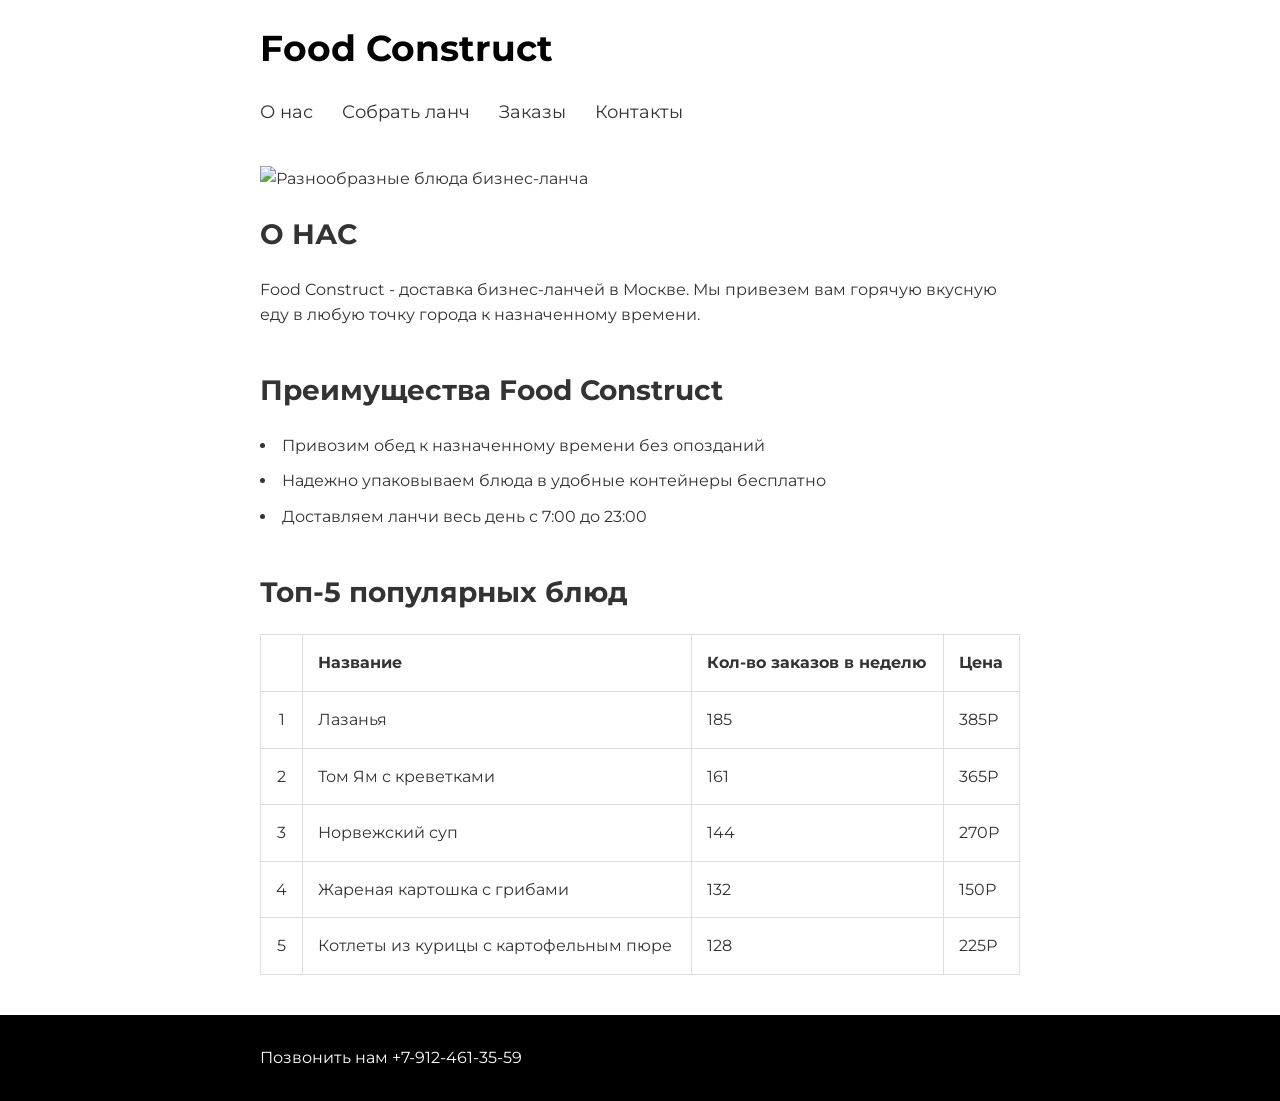
==== index.html @ a4c313d8 "Add files via upload" ====
<!DOCTYPE html>
<html lang="ru">
<head>
    <meta charset="UTF-8">
    <meta name="viewport" content="width=device-width, initial-scale=1.0">
    <title>Food Construct - Доставка бизнес-ланчей</title>
    <link rel="preconnect" href="https://fonts.googleapis.com">
    <link rel="preconnect" href="https://fonts.gstatic.com" crossorigin>
    <link href="https://fonts.googleapis.com/css2?family=Montserrat:wght@400;700&display=swap" rel="stylesheet">
    <link rel="stylesheet" href="style.css">
</head>
<body>

    <header class="header">
        <div class="container">
            <h1>Food Construct</h1>
            <nav>
                <a href="#">О нас</a>
                <a href="#">Собрать ланч</a>
                <a href="#">Заказы</a>
                <a href="#contacts">Контакты</a>
            </nav>
        </div>
    </header>

    <main class="main">
        <div class="container">
            <section class="about-us">
                <img src="bizneslanch.jpg" alt="Разнообразные блюда бизнес-ланча">
                <h2>О НАС</h2>
                <p>Food Construct - доставка бизнес-ланчей в Москве. Мы привезем вам горячую вкусную еду в любую точку города к назначенному времени.</p>
            </section>

            <section class="advantages">
                <h2>Преимущества Food Construct</h2>
                <ul>
                    <li>Привозим обед к назначенному времени без опозданий</li>
                    <li>Надежно упаковываем блюда в удобные контейнеры бесплатно</li>
                    <li>Доставляем ланчи весь день с 7:00 до 23:00</li>
                </ul>
            </section>

            <section class="popular-dishes">
                <h2>Топ-5 популярных блюд</h2>
                <table>
                    <thead>
                        <tr>
                            <th></th>
                            <th>Название</th>
                            <th>Кол-во заказов в неделю</th>
                            <th>Цена</th>
                        </tr>
                    </thead>
                    <tbody>
                        <tr>
                            <td>1</td>
                            <td>Лазанья</td>
                            <td>185</td>
                            <td>385Р</td>
                        </tr>
                        <tr>
                            <td>2</td>
                            <td>Том Ям с креветками</td>
                            <td>161</td>
                            <td>365Р</td>
                        </tr>
                        <tr>
                            <td>3</td>
                            <td>Норвежский суп</td>
                            <td>144</td>
                            <td>270Р</td>
                        </tr>
                        <tr>
                            <td>4</td>
                            <td>Жареная картошка с грибами</td>
                            <td>132</td>
                            <td>150Р</td>
                        </tr>
                        <tr>
                            <td>5</td>
                            <td>Котлеты из курицы с картофельным пюре</td>
                            <td>128</td>
                            <td>225Р</td>
                        </tr>
                    </tbody>
                </table>
            </section>
        </div>
    </main>

    <footer class="footer" id="contacts">
        <div class="container">
            <p>Позвонить нам <a href="tel:+79124613559">+7-912-461-35-59</a></p>
        </div>
    </footer>

</body>
</html>
---- style.css ----
/* Универсальный селектор */
* {
    box-sizing: border-box;
    margin: 0;
    padding: 0;
}

/* Подключение и применение шрифта */
body {
    font-family: 'Montserrat', sans-serif;
    color: #333;
    line-height: 1.6;
}

.container {
    max-width: 800px;
    margin: 0 auto;
    padding: 0 20px;
}

/* Стили для шапки сайта */
.header {
    padding: 20px 0;
}

.header h1 {
    font-size: 36px;
    color: #000;
    margin-bottom: 20px;
}

.header nav {
    margin-bottom: 20px;
}

.header nav a {
    text-decoration: none;
    font-family: 'Montserrat', sans-serif;
    font-size: 18px;
    color: #333;
    margin-right: 25px;
    transition: color 0.3s ease;
}

.header nav a:hover {
    color: #ff6347; /* томатный цвет при наведении */
}

/* Стили для основного контента */
.main .container > section {
    margin-bottom: 40px;
}

.main h2 {
    font-size: 28px;
    margin-bottom: 20px;
    font-weight: 700;
}

/* Блок "О нас" */
.about-us img {
    width: 100%;
    height: auto;
    margin-bottom: 20px;
}

.about-us p {
    font-size: 16px;
}

/* Блок "Преимущества" */
.advantages ul {
    list-style-position: inside;
    padding-left: 0;
    font-size: 16px;
}

.advantages li {
    margin-bottom: 10px;
}

/* Стили для таблицы */
.popular-dishes table {
    width: 100%;
    border-collapse: collapse;
    text-align: left;
}

.popular-dishes th, .popular-dishes td {
    padding: 15px;
    border: 1px solid #ddd;
}

.popular-dishes th {
    font-weight: 700;
}

.popular-dishes tbody td:first-child {
    text-align: center;
}

/* Стили для футера */
.footer {
    background-color: black;
    color: white;
    padding: 30px 0;
    margin-top: 40px;
}

.footer p {
    font-size: 16px;
}

.footer a {
    text-decoration: none;
    font-family: 'Montserrat', sans-serif;
    font-size: 16px;
    color: white;
    transition: color 0.3s ease;
}

.footer a:hover {
    color: #ff6347; /* томатный цвет при наведении */
}
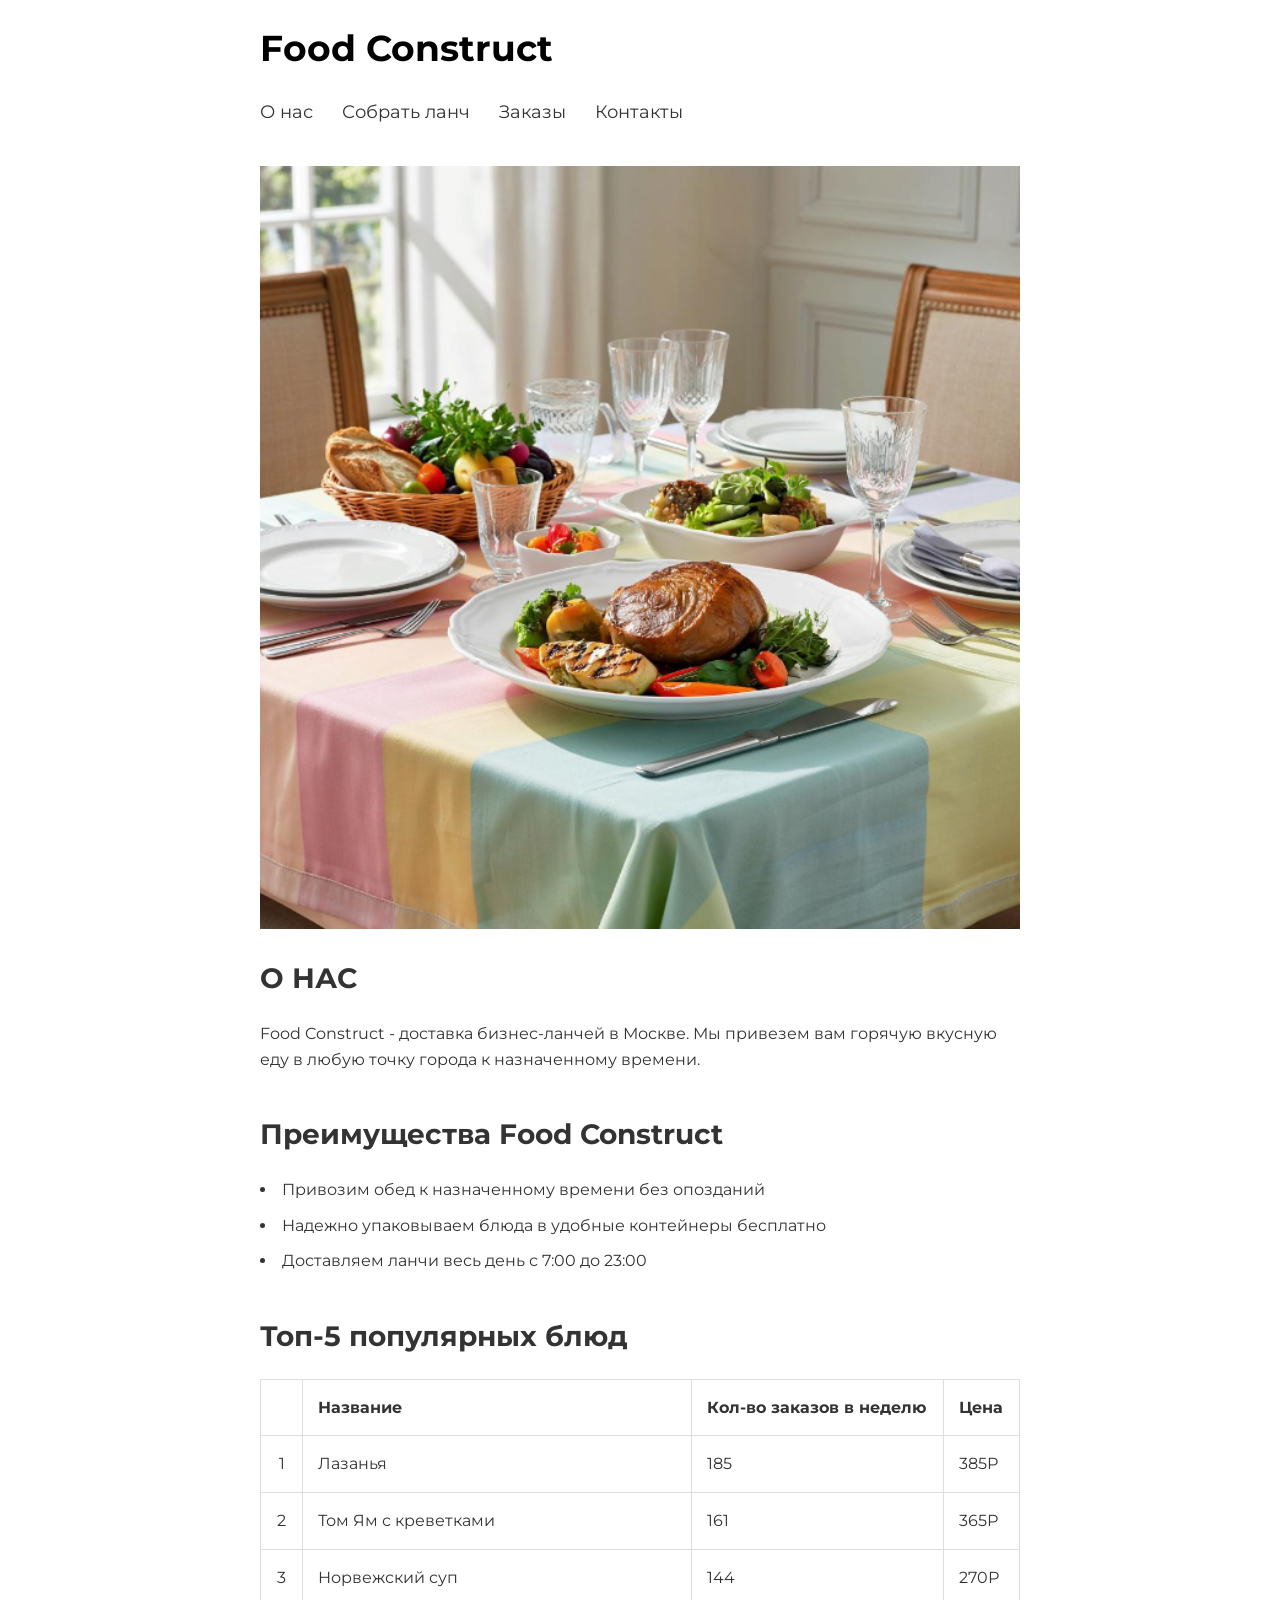
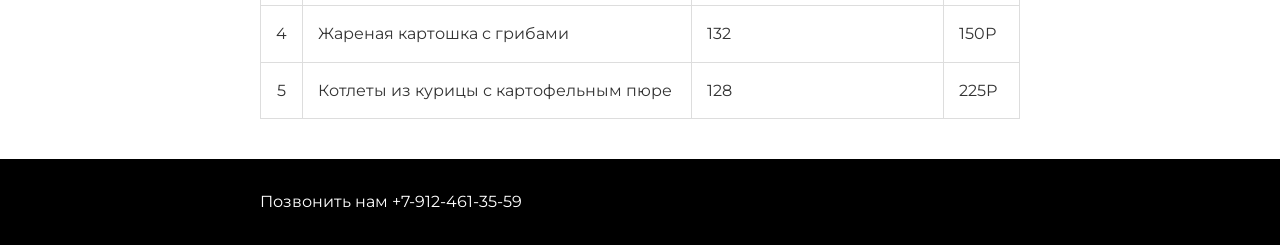
==== commit 28ca91d9: "Update index.html" ====
--- a/index.html
+++ b/index.html
@@ -26,7 +26,7 @@
     <main class="main">
         <div class="container">
             <section class="about-us">
-                <img src="bizneslanch.jpg" alt="Разнообразные блюда бизнес-ланча">
+                <img src="foto1.png" alt="Разнообразные блюда бизнес-ланча">
                 <h2>О НАС</h2>
                 <p>Food Construct - доставка бизнес-ланчей в Москве. Мы привезем вам горячую вкусную еду в любую точку города к назначенному времени.</p>
             </section>
@@ -95,4 +95,5 @@
     </footer>
 
 </body>
-</html>+
+</html>
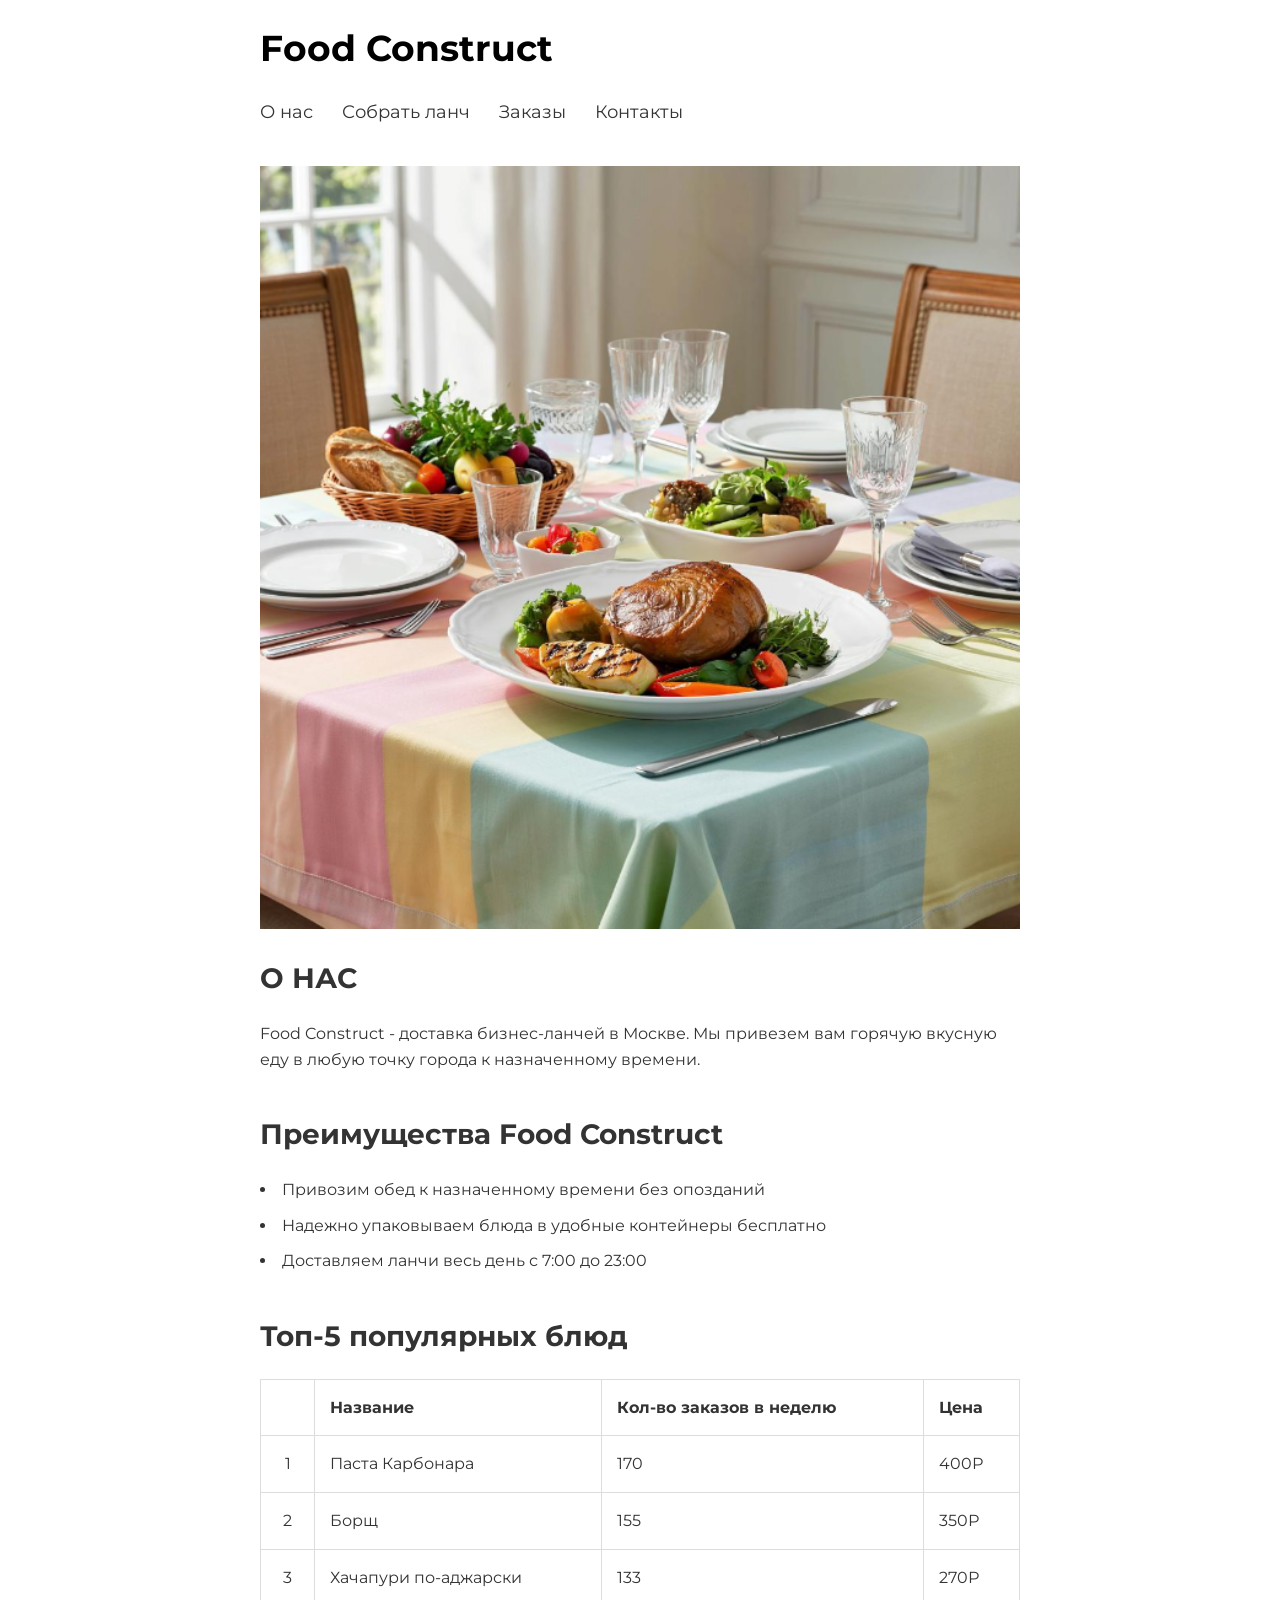
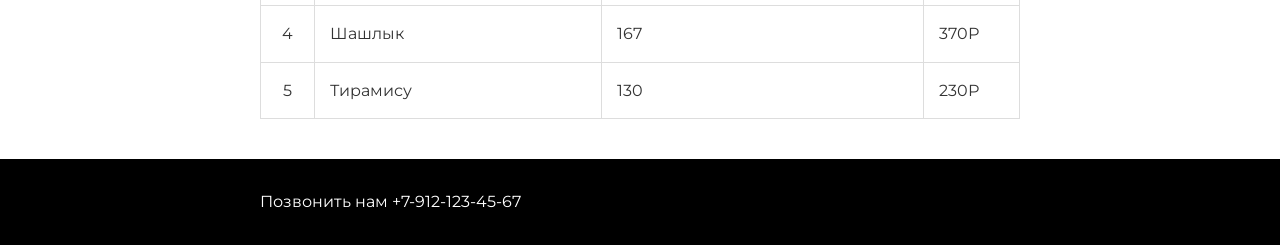
==== commit bf3847e5: "Update index.html" ====
--- a/index.html
+++ b/index.html
@@ -14,9 +14,9 @@
     <header class="header">
         <div class="container">
             <h1>Food Construct</h1>
-            <nav>
-                <a href="#">О нас</a>
-                <a href="#">Собрать ланч</a>
+            <nav class="main-nav"> 
+                <a href="index.html" id="active">О нас</a> 
+                <a href="lunch.html">Собрать ланч</a>
                 <a href="#">Заказы</a>
                 <a href="#contacts">Контакты</a>
             </nav>
@@ -26,7 +26,7 @@
     <main class="main">
         <div class="container">
             <section class="about-us">
-                <img src="foto1.png" alt="Разнообразные блюда бизнес-ланча">
+                <img src="foto1.png" alt="Разнообразные блюда бизнес-ланча"> 
                 <h2>О НАС</h2>
                 <p>Food Construct - доставка бизнес-ланчей в Москве. Мы привезем вам горячую вкусную еду в любую точку города к назначенному времени.</p>
             </section>
@@ -54,33 +54,33 @@
                     <tbody>
                         <tr>
                             <td>1</td>
-                            <td>Лазанья</td>
-                            <td>185</td>
-                            <td>385Р</td>
+                            <td>Паста Карбонара</td>
+                            <td>170</td>
+                            <td>400Р</td>
                         </tr>
                         <tr>
                             <td>2</td>
-                            <td>Том Ям с креветками</td>
-                            <td>161</td>
-                            <td>365Р</td>
+                            <td>Борщ</td>
+                            <td>155</td>
+                            <td>350Р</td>
                         </tr>
                         <tr>
                             <td>3</td>
-                            <td>Норвежский суп</td>
-                            <td>144</td>
+                            <td>Хачапури по-аджарски</td>
+                            <td>133</td>
                             <td>270Р</td>
                         </tr>
                         <tr>
                             <td>4</td>
-                            <td>Жареная картошка с грибами</td>
-                            <td>132</td>
-                            <td>150Р</td>
+                            <td>Шашлык</td>
+                            <td>167</td>
+                            <td>370Р</td>
                         </tr>
                         <tr>
                             <td>5</td>
-                            <td>Котлеты из курицы с картофельным пюре</td>
-                            <td>128</td>
-                            <td>225Р</td>
+                            <td>Тирамису</td>
+                            <td>130</td>
+                            <td>230Р</td>
                         </tr>
                     </tbody>
                 </table>
@@ -90,10 +90,9 @@
 
     <footer class="footer" id="contacts">
         <div class="container">
-            <p>Позвонить нам <a href="tel:+79124613559">+7-912-461-35-59</a></p>
+            <p>Позвонить нам <a href="tel:+79124613559">+7-912-123-45-67</a></p>
         </div>
     </footer>
 
 </body>
-
 </html>
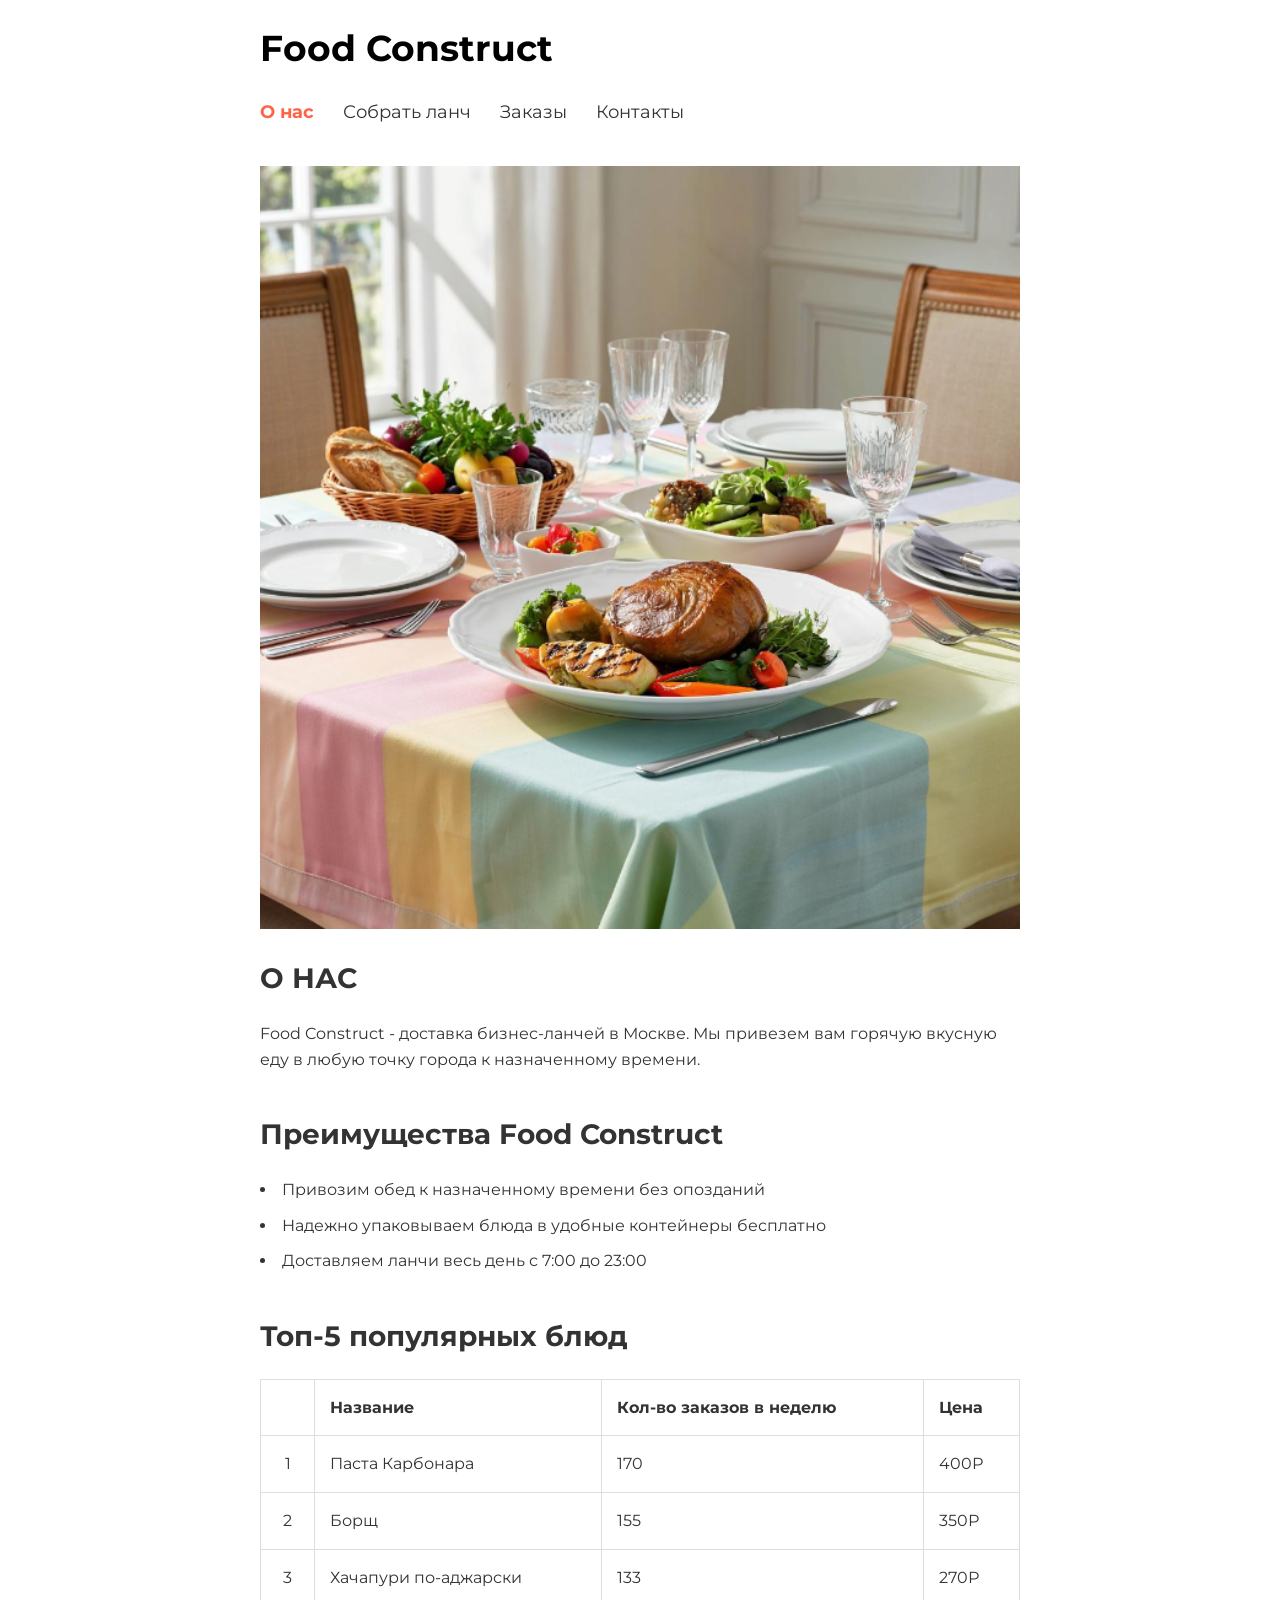
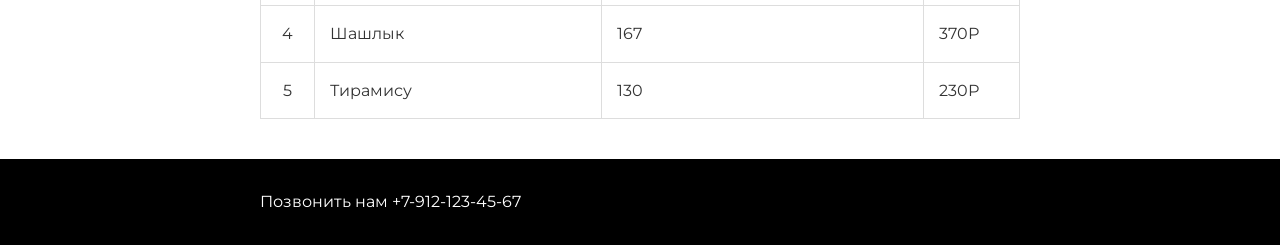
==== commit e8a237d4: "Add files via upload" ====
--- a/index.html
+++ b/index.html
@@ -95,4 +95,4 @@
     </footer>
 
 </body>
-</html>
+</html>
--- a/style.css
+++ b/style.css
@@ -121,4 +121,9 @@
 
 .footer a:hover {
     color: #ff6347; /* томатный цвет при наведении */
+}
+/* Стиль для активной ссылки меню */
+#active {
+    color: #ff6347; /* Томатный цвет, как при наведении */
+    font-weight: 700; /* Можно добавить жирность для заметности (по желанию) */
 }
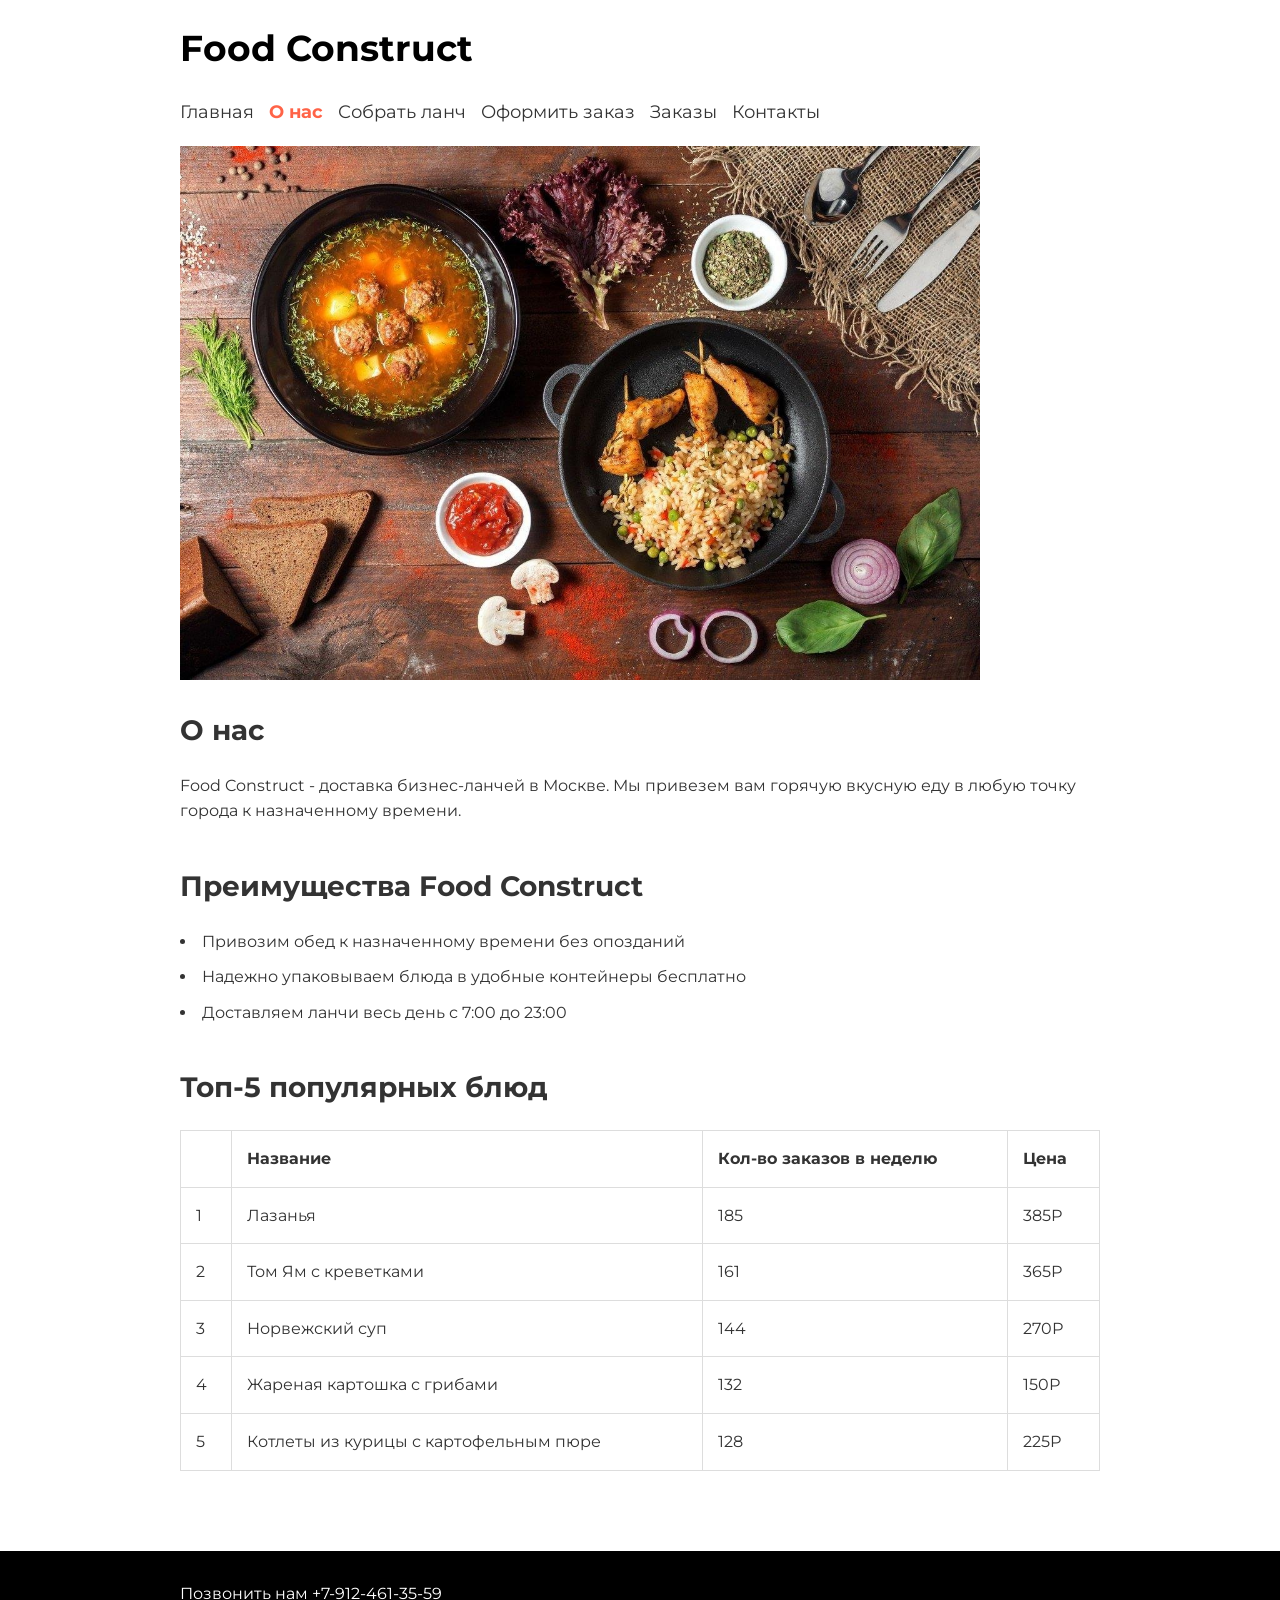
==== commit f25b8d40: "Add files via upload" ====
--- a/index.html
+++ b/index.html
@@ -6,31 +6,34 @@
     <title>Food Construct - Доставка бизнес-ланчей</title>
     <link rel="preconnect" href="https://fonts.googleapis.com">
     <link rel="preconnect" href="https://fonts.gstatic.com" crossorigin>
-    <link href="https://fonts.googleapis.com/css2?family=Montserrat:wght@400;700&display=swap" rel="stylesheet">
+    <link href="https://fonts.googleapis.com/css2?family=Montserrat:ital,wght@0,100..900;1,100..900&display=swap" rel="stylesheet">
     <link rel="stylesheet" href="style.css">
 </head>
 <body>
-
     <header class="header">
-        <div class="container">
-            <h1>Food Construct</h1>
-            <nav class="main-nav"> 
-                <a href="index.html" id="active">О нас</a> 
-                <a href="lunch.html">Собрать ланч</a>
-                <a href="#">Заказы</a>
-                <a href="#contacts">Контакты</a>
-            </nav>
-        </div>
+    <div class="container">
+        <h1>Food Construct</h1>
+        <nav>
+            <a href="landing.html">Главная</a>
+            <a href="index.html" id="active">О нас</a>
+            <a href="lunch.html">Собрать ланч</a>
+            <a href="order.html">Оформить заказ</a>
+            <a href="orders.html">Заказы</a>
+            <a href="#contacts">Контакты</a>
+        </nav>
+    </div>
     </header>
 
     <main class="main">
         <div class="container">
+            <!-- Секция "О нас" -->
             <section class="about-us">
-                <img src="foto1.png" alt="Разнообразные блюда бизнес-ланча"> 
-                <h2>О НАС</h2>
+                <img src="images/bizneslanch.jpg" alt="Разнообразные блюда бизнес-ланча">
+                <h2>О нас</h2>
                 <p>Food Construct - доставка бизнес-ланчей в Москве. Мы привезем вам горячую вкусную еду в любую точку города к назначенному времени.</p>
             </section>
 
+            <!-- Секция преимуществ компании -->
             <section class="advantages">
                 <h2>Преимущества Food Construct</h2>
                 <ul>
@@ -40,6 +43,7 @@
                 </ul>
             </section>
 
+            <!-- Секция с таблицей популярных блюд -->
             <section class="popular-dishes">
                 <h2>Топ-5 популярных блюд</h2>
                 <table>
@@ -51,36 +55,37 @@
                             <th>Цена</th>
                         </tr>
                     </thead>
+
                     <tbody>
                         <tr>
                             <td>1</td>
-                            <td>Паста Карбонара</td>
-                            <td>170</td>
-                            <td>400Р</td>
+                            <td>Лазанья</td>
+                            <td>185</td>
+                            <td>385Р</td>
                         </tr>
                         <tr>
                             <td>2</td>
-                            <td>Борщ</td>
-                            <td>155</td>
-                            <td>350Р</td>
+                            <td>Том Ям с креветками</td>
+                            <td>161</td>
+                            <td>365Р</td>
                         </tr>
                         <tr>
                             <td>3</td>
-                            <td>Хачапури по-аджарски</td>
-                            <td>133</td>
+                            <td>Норвежский суп</td>
+                            <td>144</td>
                             <td>270Р</td>
                         </tr>
                         <tr>
                             <td>4</td>
-                            <td>Шашлык</td>
-                            <td>167</td>
-                            <td>370Р</td>
+                            <td>Жареная картошка с грибами</td>
+                            <td>132</td>
+                            <td>150Р</td>
                         </tr>
                         <tr>
                             <td>5</td>
-                            <td>Тирамису</td>
-                            <td>130</td>
-                            <td>230Р</td>
+                            <td>Котлеты из курицы с картофельным пюре</td>
+                            <td>128</td>
+                            <td>225Р</td>
                         </tr>
                     </tbody>
                 </table>
@@ -88,9 +93,10 @@
         </div>
     </main>
 
+    <!-- Футер сайта -->
     <footer class="footer" id="contacts">
         <div class="container">
-            <p>Позвонить нам <a href="tel:+79124613559">+7-912-123-45-67</a></p>
+            <p>Позвонить нам <a href="tel:+79124613559">+7-912-461-35-59</a></p>
         </div>
     </footer>
 
--- a/style.css
+++ b/style.css
@@ -1,24 +1,33 @@
-/* Универсальный селектор */
+/* общий стиль */
 * {
     box-sizing: border-box;
     margin: 0;
     padding: 0;
 }
 
-/* Подключение и применение шрифта */
+/* стили для всего тела документа */
 body {
-    font-family: 'Montserrat', sans-serif;
-    color: #333;
+    display: flex;
+    flex-direction: column; /* основные блоки (header, main, footer) выстраиваются в колонку */
+    min-height: 100vh;
+    font-family: 'Montserrat', sans-serif;
+    color: #333; 
     line-height: 1.6;
 }
 
+/* стили для основного контента */
+main {
+    flex-grow: 1; /* main занимает всё доступное пространство, чтобы прижать футер */
+}
+
+/* класс для центрирования сайта*/
 .container {
-    max-width: 800px;
+    max-width: 960px;
     margin: 0 auto;
     padding: 0 20px;
 }
 
-/* Стили для шапки сайта */
+/* стили для шапки сайта */
 .header {
     padding: 20px 0;
 }
@@ -30,7 +39,9 @@
 }
 
 .header nav {
-    margin-bottom: 20px;
+    display: flex;
+    flex-wrap: wrap; /* разрешить перенос элементов на новую строку, если они не помещаются */
+    gap: 15px;
 }
 
 .header nav a {
@@ -38,16 +49,22 @@
     font-family: 'Montserrat', sans-serif;
     font-size: 18px;
     color: #333;
-    margin-right: 25px;
-    transition: color 0.3s ease;
+    transition: color 0.3s; /* когда меняется свойство color, сделать переход, длительность 0.3с */
 }
 
 .header nav a:hover {
-    color: #ff6347; /* томатный цвет при наведении */
-}
-
-/* Стили для основного контента */
-.main .container > section {
+    color: tomato;
+}
+
+/* стиль для активной вкладки меню */
+.header nav a#active {
+    color: tomato;
+    font-weight: 700;
+}
+
+
+/* стили для основных блоков сайта */
+.main .container section {
     margin-bottom: 40px;
 }
 
@@ -57,21 +74,21 @@
     font-weight: 700;
 }
 
-/* Блок "О нас" */
+/* блок "О нас" */
 .about-us img {
     width: 100%;
     height: auto;
     margin-bottom: 20px;
+    max-width: 800px;
 }
 
 .about-us p {
     font-size: 16px;
 }
 
-/* Блок "Преимущества" */
+/* блок "Преимущества" */
 .advantages ul {
-    list-style-position: inside;
-    padding-left: 0;
+    list-style-position: inside; /* маркеры списка будут внутри блока, чтобы выглядело красивее */
     font-size: 16px;
 }
 
@@ -79,51 +96,183 @@
     margin-bottom: 10px;
 }
 
-/* Стили для таблицы */
+/* стили для таблицы */
 .popular-dishes table {
     width: 100%;
-    border-collapse: collapse;
-    text-align: left;
+    border-collapse: collapse; /* убрать двойные рамки между ячейками */
+    text-align: left; /* Выравнивание текста в ячейках по левому краю */
 }
 
 .popular-dishes th, .popular-dishes td {
     padding: 15px;
     border: 1px solid #ddd;
-}
-
-.popular-dishes th {
-    font-weight: 700;
-}
-
-.popular-dishes tbody td:first-child {
-    text-align: center;
-}
-
-/* Стили для футера */
+    font-size: 16px;
+}
+
+/* стили для футера */
 .footer {
     background-color: black;
     color: white;
     padding: 30px 0;
     margin-top: 40px;
-}
-
-.footer p {
-    font-size: 16px;
-}
+    font-size: 16px;
+}
+
 
 .footer a {
     text-decoration: none;
     font-family: 'Montserrat', sans-serif;
     font-size: 16px;
     color: white;
-    transition: color 0.3s ease;
+    transition: color 0.3s;
 }
 
 .footer a:hover {
-    color: #ff6347; /* томатный цвет при наведении */
-}
-/* Стиль для активной ссылки меню */
-#active {
-    color: #ff6347; /* Томатный цвет, как при наведении */
-    font-weight: 700; /* Можно добавить жирность для заметности (по желанию) */
+    color: tomato;
+}
+
+/* Контейнер для sticky бара, чтобы он был прижат к низу экрана */
+.order-bar-wrapper {
+    position: sticky;
+    bottom: 0;
+    left: 0;
+    width: 100%;
+    z-index: 100;
+    pointer-events: none; /* Пропускаем клики сквозь обертку */
+}
+
+/* Сам бар */
+.order-bar {
+    display: none; /* Скрыт по умолчанию */
+    justify-content: space-between;
+    align-items: center;
+    background-color: white;
+    padding: 15px 30px;
+    border-radius: 20px;
+    box-shadow: 0 -5px 20px rgba(0,0,0,0.1);
+    margin-bottom: 20px;
+    border: 1px solid #ddd;
+    pointer-events: auto; /* Включаем клики для бара */
+}
+
+.order-bar-info {
+    font-size: 20px;
+    font-weight: 700;
+    color: #333;
+}
+
+.order-bar .btn {
+    max-width: 250px;
+    text-decoration: none;
+    text-align: center;
+}
+
+/* Ссылка недоступна (серая) */
+.btn-disabled {
+    background-color: #ccc !important;
+    cursor: not-allowed;
+    pointer-events: none;
+}
+
+/* Стили для страницы Order.html */
+
+/* Кнопка удаления в карточке */
+.delete-button {
+    background-color: tomato;
+    color: white;
+    border: none;
+    padding: 10px 30px;
+    border-radius: 10px;
+    cursor: pointer;
+    font-family: 'Montserrat', sans-serif;
+    font-size: 16px;
+    margin-top: auto;
+    transition: background-color 0.3s;
+}
+
+.delete-button:hover {
+    background-color: #e05a4f;
+}
+
+/* Список в форме */
+.order-summary-item {
+    display: flex;
+    justify-content: space-between;
+    padding: 10px 0;
+    border-bottom: 1px solid #eee;
+    font-size: 14px;
+}
+
+.order-summary-item span:first-child {
+    font-weight: 600;
+    color: #555;
+}
+
+.order-summary-item span:last-child {
+    font-weight: 700;
+    color: #000;
+    max-width: 60%;
+    text-align: right;
+}
+
+/* Класс для активной (выбранной) карточки */
+.dish-card.active-card {
+    border: 2px solid tomato;
+}
+
+.dish-card {
+    cursor: pointer;
+    transition: border-color 0.3s ease;
+}
+
+/* Адаптивность */
+
+/* ширина экрана до 800px */
+@media (max-width: 800px) {
+    .header h1 {
+        text-align: center;
+    }
+    
+    .header nav {
+        justify-content: space-between; /* распределяем ссылки по краям */
+    }
+
+    /* главная страница */
+    .about-us img {
+        width: 500px;
+    }
+}
+
+/* ширина экрана до 600px */
+@media (max-width: 600px) {
+    .header nav {
+        flex-direction: column; /* навигация становится вертикальной */
+        align-items: center;
+        gap: 10px;
+    }
+
+    .header nav a {
+        font-size: 22px; /* увеличиваем шрифт */
+    }
+
+    .main h2 {
+        text-align: center;
+    }
+
+    /* главная страница */
+    .about-us img {
+        width: 100%; /* картинка занимает всю ширину контейнера */
+    }
+
+    .popular-dishes th, .popular-dishes td {
+        font-size: 14px; /* уменьшаем шрифт в таблице */
+    }
+}
+
+/* ширина экрана до 400px */
+@media (max-width: 400px) {
+    .popular-dishes th, .popular-dishes td {
+        font-size: 12px; /* уменьшаем шрифт в таблице */
+        padding: 8px;
+    }
 }
